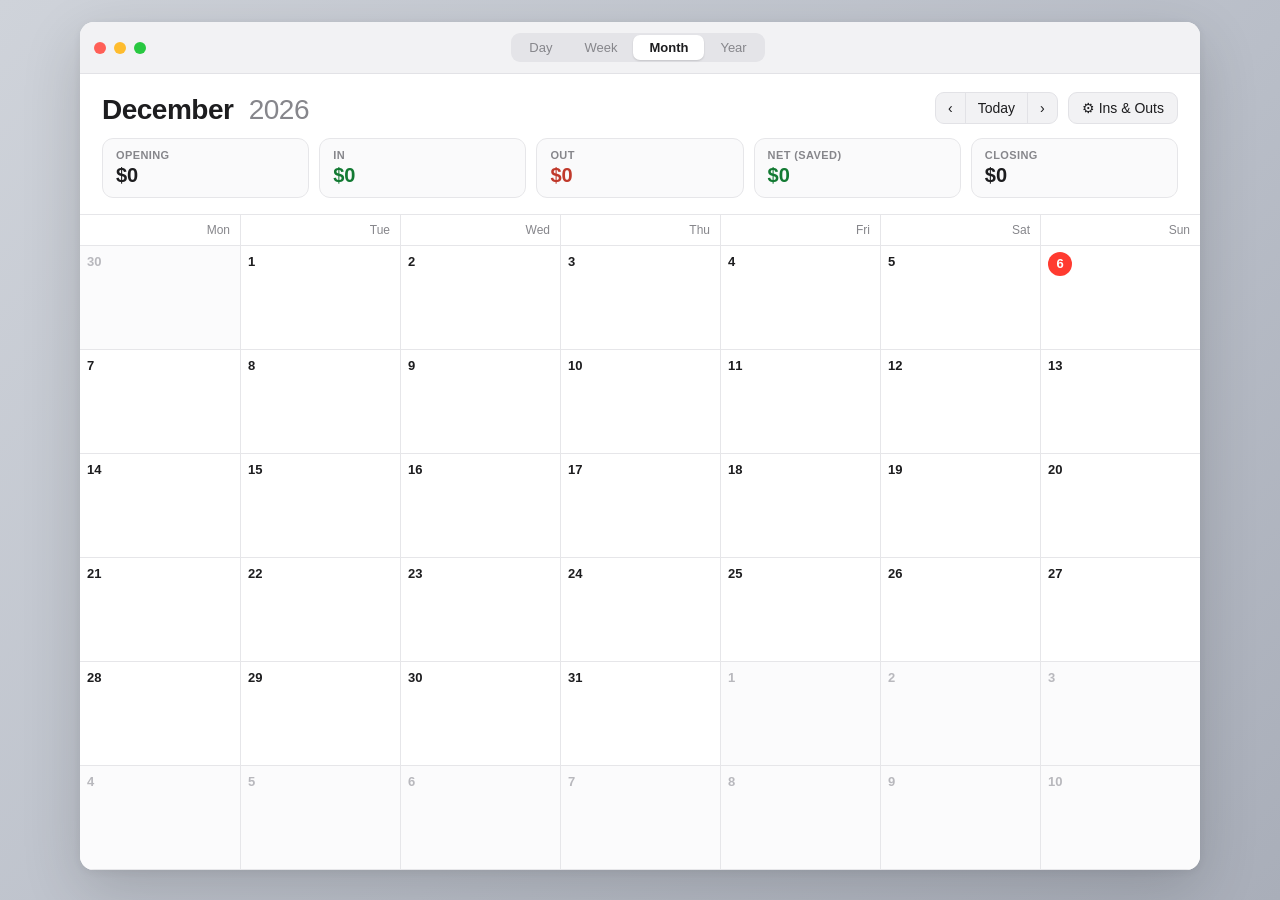
==== index.html @ 910133a1 "Prepare the app for sharing Rename the entry point to index.html so GitHub Pages serves it at the ro" ====
<!DOCTYPE html>
<html lang="en">
<head>
<meta charset="UTF-8" />
<meta name="viewport" content="width=device-width, initial-scale=1, viewport-fit=cover" />
<meta name="apple-mobile-web-app-capable" content="yes" />
<title>In &amp; Out — Calendar</title>
<link rel="stylesheet" href="css/styles.css" />
</head>
<body>
<div class="window" role="application" aria-label="In and Out budget calendar">
  <div class="titlebar">
    <div class="lights" aria-hidden="true"><i class="r"></i><i class="y"></i><i class="g"></i></div>
    <div class="seg" id="seg" role="tablist" aria-label="View">
      <button data-mode="day">Day</button>
      <button data-mode="week">Week</button>
      <button data-mode="month" class="active">Month</button>
      <button data-mode="year">Year</button>
    </div>
    <div class="titlebar-spacer"></div>
  </div>

  <div class="toolbar">
    <div class="month-title" id="title">Month</div>
    <div class="toolbar-right">
      <div class="navgroup">
        <button id="prev" aria-label="Previous">‹</button>
        <button id="today" class="mid">Today</button>
        <button id="next" aria-label="Next">›</button>
      </div>
      <button class="btn" id="settingsBtn">⚙︎ Ins &amp; Outs</button>
    </div>
  </div>

  <div class="summary" id="summary"></div>
  <div class="weekdays" id="weekdays"></div>
  <div id="main"></div>
</div>

<!-- Day modal -->
<div class="scrim" id="dayScrim">
  <div class="sheet" role="dialog" aria-modal="true" aria-labelledby="dayTitle">
    <h2 id="dayTitle">Day</h2>
    <div class="date-sub" id="daySub"></div>
    <div class="sheet-body">
      <div id="entryList"></div>
      <div class="form" id="addForm">
        <label class="field">Tag
          <select id="tagSelect"></select>
        </label>
        <div id="customFields" style="display:none; flex-direction:column; gap:10px">
          <div class="row2">
            <label class="field">Name<input type="text" id="customName" placeholder="e.g. Coffee" /></label>
            <label class="field">Type
              <div class="typetoggle" id="customType">
                <button type="button" class="in" data-t="in">In</button>
                <button type="button" class="out on" data-t="out">Out</button>
              </div>
            </label>
          </div>
        </div>
        <div class="row2">
          <label class="field">Emoji
            <input type="text" id="emojiInput" class="emoji-input" maxlength="4" placeholder="🙂" />
          </label>
          <label class="field" id="amtField" style="flex:2">Amount
            <input type="number" id="amtInput" inputmode="decimal" step="0.01" placeholder="0" />
          </label>
        </div>
        <div class="emoji-quick" id="emojiQuick"></div>
        <div class="checkline" id="saveTagLine" style="display:none">
          <input type="checkbox" id="saveTag" /> <label for="saveTag">Save as a reusable tag</label>
        </div>
        <button class="btn primary" id="addBtn">Add to this day</button>
      </div>
    </div>
    <div class="sheet-foot"><button class="btn" id="dayClose">Done</button></div>
  </div>
</div>

<!-- Settings modal -->
<div class="scrim" id="setScrim">
  <div class="sheet wide" role="dialog" aria-modal="true" aria-labelledby="setTitle">
    <h2 id="setTitle">Your ins &amp; outs</h2>
    <div class="date-sub">Define salary, bills and subscriptions once. Leave Amount blank for variable ones.</div>
    <div class="sheet-body">
      <div class="section-h">Tags</div>
      <div class="tags-table rowgrid" id="tagsTable"></div>
      <button class="btn addrow" id="addTagRow">＋ Add a tag</button>

      <div class="section-h">Repeating items</div>
      <p class="hint">Set an amount, a start date and how often it repeats. It fills the calendar automatically — no need to add it by hand.</p>
      <div class="rec-table" id="recTable"></div>
      <button class="btn addrow" id="addRecRow">＋ Add a repeating item</button>

      <div class="section-h">Starting balance</div>
      <div class="row2">
        <label class="field">Balance at the start<input type="number" id="startBal" step="0.01" /></label>
        <label class="field">Starting month
          <div class="row2"><select id="startMonth"></select><input type="number" id="startYear" step="1" /></div>
        </label>
      </div>

      <div class="section-h">Automatic backup</div>
      <p class="hint" id="backupStatus">Off — your data lives only in this browser.</p>
      <div class="row2">
        <button class="btn" id="backupBtn">Choose backup file</button>
        <button class="btn" id="backupOff" style="display:none">Turn off</button>
      </div>
      <p class="hint">Pick a file inside your OneDrive folder and every change is written to it straight away — so clearing your browser, or swapping computers, doesn't lose anything.</p>

      <div class="section-h">Export &amp; backup</div>
      <div class="row2">
        <button class="btn" id="csvBtn">Export to share (CSV)</button>
        <button class="btn" id="exportBtn">Backup (JSON)</button>
        <button class="btn" id="importBtn">Restore backup</button>
        <input type="file" id="importFile" accept="application/json" style="display:none" />
      </div>
      <p class="hint">CSV opens in Excel or Sheets — good for sharing. Restore backup reads either a JSON backup or the auto-backup file above.</p>
    </div>
    <div class="sheet-foot"><button class="btn" id="setClose">Done</button></div>
  </div>
</div>

<!-- Scripts load in order: data, then helpers, then views, then wiring. -->
<script src="js/config.js"></script>
<script src="js/store.js"></script>
<script src="js/dates.js"></script>
<script src="js/calc.js"></script>
<script src="js/render.js"></script>
<script src="js/day-modal.js"></script>
<script src="js/settings.js"></script>
<script src="js/export.js"></script>
<script src="js/backup.js"></script>
<script src="js/main.js"></script>
</body>
</html>
---- css/styles.css ----
:root{
  --bg:#ffffff; --line:#e6e6e9; --line-strong:#d6d6da;
  --ink:#1d1d1f; --sub:#86868b; --faint:#b8b8bd;
  --chrome:#f2f2f4; --chrome-line:#e2e2e6;
  --in-bg:#e6f5ea; --in-ink:#137a33;
  --out-bg:#fdecea; --out-ink:#c0392b;
  --accent:#0a84ff; --today:#ff3b30;
  --shadow:0 20px 60px rgba(0,0,0,.16), 0 2px 8px rgba(0,0,0,.06);
  --radius:14px;
  --font:-apple-system,BlinkMacSystemFont,"SF Pro Text","SF Pro Display","Segoe UI",Roboto,Helvetica,Arial,sans-serif;
}
*{box-sizing:border-box}
html,body{margin:0}
body{
  font-family:var(--font); color:var(--ink);
  background:linear-gradient(135deg,#cfd3da,#b9bec8 60%,#a9aeb9) fixed;
  min-height:100vh; -webkit-font-smoothing:antialiased;
  padding:22px; display:flex; justify-content:center; align-items:flex-start;
}
@media (max-width:640px){ body{padding:0} }

.window{
  width:100%; max-width:1120px; background:var(--bg);
  border-radius:var(--radius); box-shadow:var(--shadow); overflow:hidden;
  display:flex; flex-direction:column;
}
@media (max-width:640px){ .window{border-radius:0} }

.titlebar{display:flex; align-items:center; gap:14px; padding:11px 14px; background:var(--chrome); border-bottom:1px solid var(--chrome-line)}
.lights{display:flex; gap:8px}
.lights i{width:12px;height:12px;border-radius:50%;display:block}
.lights .r{background:#ff5f57} .lights .y{background:#febc2e} .lights .g{background:#28c840}
.seg{margin:0 auto; display:flex; background:#e4e4e8; border-radius:9px; padding:2px}
.seg button{border:0; background:transparent; font:inherit; font-size:13px; color:var(--sub); padding:5px 16px; border-radius:7px; cursor:pointer}
.seg button.active{background:#fff; color:var(--ink); box-shadow:0 1px 2px rgba(0,0,0,.14); font-weight:600}
.titlebar-spacer{width:56px}

.toolbar{display:flex; align-items:flex-end; gap:16px; padding:18px 22px 14px; flex-wrap:wrap}
.month-title{font-size:28px; font-weight:800; letter-spacing:-.5px; line-height:1.05}
.month-title span{color:var(--sub); font-weight:500; margin-left:8px}
.toolbar-right{margin-left:auto; display:flex; align-items:center; gap:10px}
.navgroup{display:flex; align-items:center; background:var(--chrome); border:1px solid var(--chrome-line); border-radius:9px; overflow:hidden}
.navgroup button{border:0;background:transparent;font:inherit;color:var(--ink);padding:7px 12px;cursor:pointer;font-size:14px}
.navgroup button:hover{background:#e7e7ec}
.navgroup .mid{border-left:1px solid var(--chrome-line);border-right:1px solid var(--chrome-line)}
.btn{border:1px solid var(--chrome-line); background:var(--chrome); color:var(--ink); font:inherit; font-size:14px; padding:7px 13px; border-radius:9px; cursor:pointer; display:inline-flex; gap:7px; align-items:center}
.btn:hover{background:#e7e7ec}
.btn.primary{background:var(--accent); border-color:var(--accent); color:#fff}
.btn.primary:hover{filter:brightness(.96)}

.summary{display:flex; gap:10px; padding:0 22px 16px; flex-wrap:wrap}
.tile{flex:1; min-width:120px; background:#fafafb; border:1px solid var(--line); border-radius:11px; padding:10px 13px}
.tile .lab{font-size:11px; letter-spacing:.4px; text-transform:uppercase; color:var(--sub); font-weight:600}
.tile .val{font-size:20px; font-weight:700; margin-top:3px}
.tile .val.in{color:var(--in-ink)} .tile .val.out{color:var(--out-ink)}
.tile .val.pos{color:var(--in-ink)} .tile .val.neg{color:var(--out-ink)}

.weekdays{display:grid; grid-template-columns:repeat(7,1fr); border-top:1px solid var(--line); background:#fff}
.weekdays div{padding:8px 10px; font-size:12px; color:var(--sub); text-align:right; border-left:1px solid var(--line)}
.weekdays div:first-child{border-left:0}
.weekdays.hidden{display:none}

.grid{display:grid; grid-template-columns:repeat(7,1fr); grid-auto-rows:minmax(104px,auto); border-top:1px solid var(--line)}
.grid.week{grid-auto-rows:minmax(440px,auto)}
.cell{border-left:1px solid var(--line); border-bottom:1px solid var(--line); min-height:104px; padding:6px 7px 8px; cursor:pointer; overflow:hidden; background:#fff; display:flex; flex-direction:column; gap:4px}
.cell:nth-child(7n+1){border-left:0}
.cell:hover{background:#fafafe}
.cell.dim{background:#fbfbfc}
.cell.dim .num{color:var(--faint)}
.cell .num{font-size:13px; color:var(--ink); font-weight:600; align-self:flex-start; line-height:1.6; min-width:22px}
.cell.today .num{background:var(--today); color:#fff; border-radius:50%; width:24px;height:24px; display:flex;align-items:center;justify-content:center; font-weight:700}
.grid.week .cell{overflow:auto}
.pills{display:flex; flex-direction:column; gap:3px; overflow:hidden}
.pill{display:flex; align-items:center; gap:5px; font-size:11.5px; line-height:1.3; padding:2px 7px; border-radius:999px; white-space:nowrap; overflow:hidden}
.pill .lead{flex:none; width:14px; text-align:center}
.pill .lead.dot{width:6px;height:6px;border-radius:50%}
.pill .nm{overflow:hidden; text-overflow:ellipsis}
.pill .rep{opacity:.6; font-size:10px}
.pill .amt{margin-left:auto; font-variant-numeric:tabular-nums; font-weight:600; padding-left:6px}
.pill.in{background:var(--in-bg); color:var(--in-ink)} .pill.in .lead.dot{background:var(--in-ink)}
.pill.out{background:var(--out-bg); color:var(--out-ink)} .pill.out .lead.dot{background:var(--out-ink)}
.more{font-size:11px; color:var(--sub); padding-left:3px}

/* day view */
.dayview{padding:22px; display:flex; flex-direction:column; gap:10px; min-height:300px}
.dayview .big-add{align-self:flex-start}

/* year view */
.yeargrid{display:grid; grid-template-columns:repeat(4,1fr); gap:14px; padding:20px}
@media (max-width:760px){ .yeargrid{grid-template-columns:repeat(2,1fr)} }
.ycard{border:1px solid var(--line); border-radius:12px; padding:14px; cursor:pointer; background:#fff; transition:.12s}
.ycard:hover{border-color:var(--accent); box-shadow:0 4px 14px rgba(0,0,0,.06)}
.ycard h3{margin:0 0 8px; font-size:15px}
.ycard .yr{display:flex; justify-content:space-between; font-size:13px; margin:2px 0}
.ycard .yr .k{color:var(--sub)}
.ycard .yin{color:var(--in-ink); font-weight:600} .ycard .yout{color:var(--out-ink); font-weight:600}
.ycard .ynet{border-top:1px solid var(--line); margin-top:7px; padding-top:7px; font-weight:700}

/* modal */
.scrim{position:fixed; inset:0; background:rgba(0,0,0,.28); display:none; align-items:center; justify-content:center; padding:18px; z-index:50}
.scrim.show{display:flex}
.sheet{background:#fff; border-radius:16px; box-shadow:var(--shadow); width:100%; max-width:440px; max-height:92vh; overflow:auto}
.sheet.wide{max-width:620px}
.sheet h2{margin:0; font-size:18px; padding:18px 20px 4px}
.sheet .date-sub{padding:0 20px 12px; color:var(--sub); font-size:13px; border-bottom:1px solid var(--line)}
.sheet-body{padding:16px 20px}
.entry-row{display:flex; align-items:center; gap:8px; padding:9px 0}
.entry-row + .entry-row{border-top:1px solid var(--line)}
.entry-row .lead{width:20px; text-align:center}
.entry-row .lead.dot{width:8px;height:8px;border-radius:50%}
.entry-row.in .lead.dot{background:var(--in-ink)} .entry-row.out .lead.dot{background:var(--out-ink)}
.entry-row .nm{flex:1}
.entry-row .rep{font-size:11px; color:var(--sub); margin-left:4px}
.entry-row .amt{font-variant-numeric:tabular-nums; font-weight:600}
.entry-row.in .amt{color:var(--in-ink)} .entry-row.out .amt{color:var(--out-ink)}
.del{border:0;background:transparent;color:var(--faint);cursor:pointer;font-size:18px;line-height:1;padding:2px 6px;border-radius:6px}
.del:hover{background:#f3f3f5;color:var(--out-ink)}
.iconbtn{border:0;background:transparent;color:var(--faint);cursor:pointer;font-size:15px;line-height:1;padding:4px 6px;border-radius:6px}
.iconbtn:hover{background:#f3f3f5;color:var(--ink)}
.iconbtn.ok{color:var(--in-ink)}
.iconbtn.ok:hover{background:var(--in-bg)}

/* a row swapped into edit mode */
.entry-row.editing{display:grid; grid-template-columns:56px 1.4fr .8fr .9fr auto auto; gap:6px; align-items:center}
.entry-row.editing .amt-edit{font-variant-numeric:tabular-nums}
.empty{color:var(--sub); font-size:13px; padding:10px 0}
.form{display:flex; flex-direction:column; gap:10px; margin-top:12px; border-top:1px solid var(--line); padding-top:14px}
label.field{display:flex; flex-direction:column; gap:5px; font-size:12px; color:var(--sub)}
select,input[type=text],input[type=number],input[type=date]{font:inherit; font-size:15px; color:var(--ink); padding:9px 11px; border:1px solid var(--line-strong); border-radius:9px; background:#fff; width:100%}
select:focus,input:focus{outline:2px solid var(--accent); outline-offset:1px; border-color:var(--accent)}
.row2{display:flex; gap:10px} .row2 > *{flex:1}
.emoji-input{max-width:64px; text-align:center; font-size:18px}
.emoji-quick{display:flex; flex-wrap:wrap; gap:5px}
.emoji-quick button{border:1px solid var(--line); background:#fff; border-radius:8px; font-size:16px; width:34px; height:34px; cursor:pointer}
.emoji-quick button:hover{background:#f3f3f5}
.typetoggle{display:flex; border:1px solid var(--line-strong); border-radius:9px; overflow:hidden}
.typetoggle button{flex:1; border:0; background:#fff; font:inherit; padding:9px; cursor:pointer; color:var(--sub)}
.typetoggle button.in.on{background:var(--in-bg); color:var(--in-ink); font-weight:600}
.typetoggle button.out.on{background:var(--out-bg); color:var(--out-ink); font-weight:600}
.sheet-foot{display:flex; gap:10px; padding:14px 20px 18px; position:sticky; bottom:0; background:#fff; border-top:1px solid var(--line)}
.sheet-foot .btn{flex:1; justify-content:center}
.checkline{display:flex; align-items:center; gap:8px; font-size:13px; color:var(--sub)}
.checkline input{width:auto}

.rowgrid{display:grid; gap:8px; align-items:center}
.tags-table .tag-row{grid-template-columns:44px 1.3fr .8fr .9fr auto; display:grid; gap:8px; align-items:center}
.rec-table .rec-row{grid-template-columns:44px 1.2fr .7fr .8fr 1fr .9fr .7fr auto; display:grid; gap:6px; align-items:center}
.mini{font-size:13px; padding:7px 8px !important}
.hint{font-size:12px; color:var(--sub); margin:2px 0 0}
.addrow{align-self:flex-start; margin-top:6px}
.section-h{font-size:12px;text-transform:uppercase;letter-spacing:.4px;color:var(--sub);font-weight:600;margin:20px 0 8px}
.colhead{font-size:11px;color:var(--sub)}
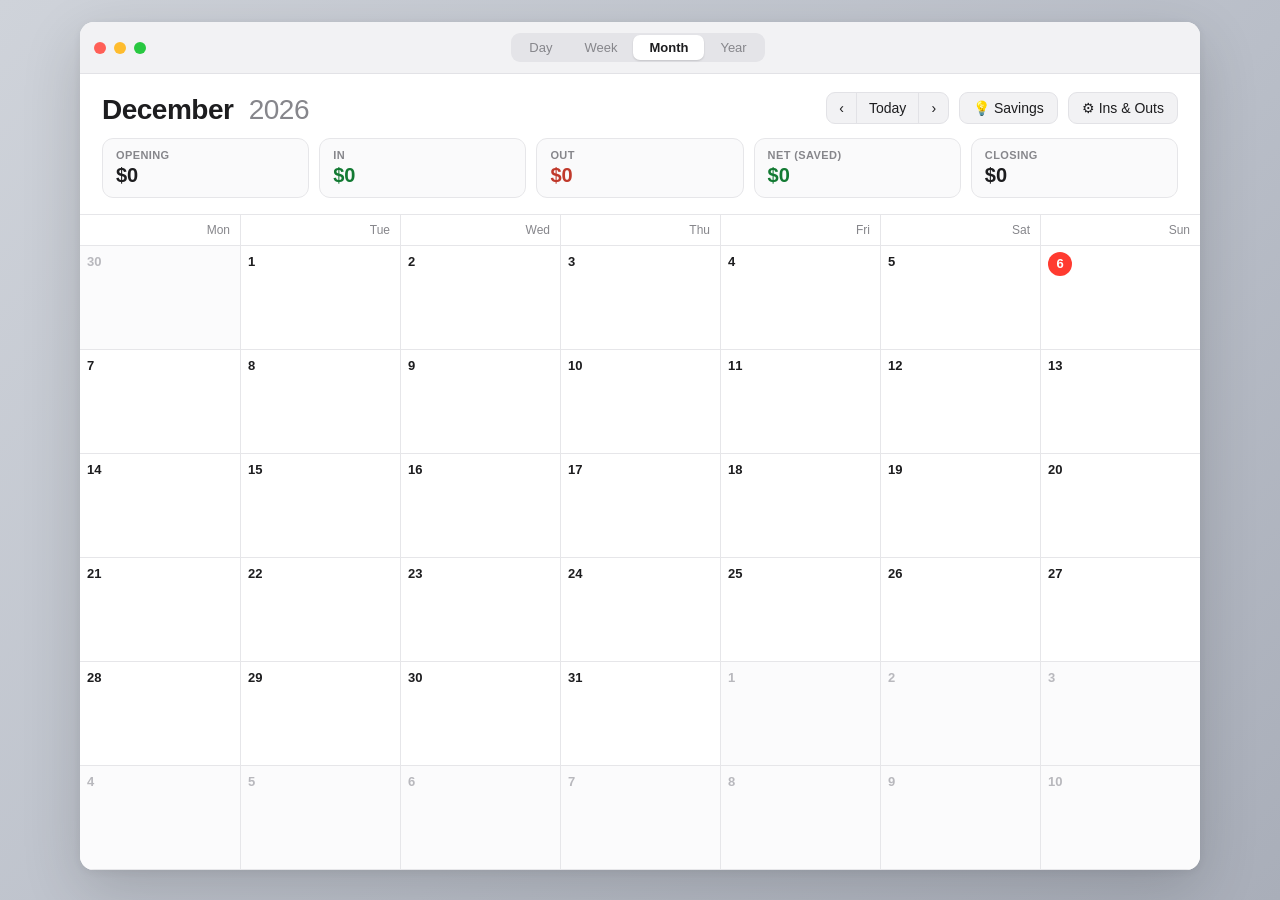
==== commit 3acf66ba: "feat: add savings feature and dev server for local previewing" ====
--- a/index.html
+++ b/index.html
@@ -4,7 +4,7 @@
 <meta charset="UTF-8" />
 <meta name="viewport" content="width=device-width, initial-scale=1, viewport-fit=cover" />
 <meta name="apple-mobile-web-app-capable" content="yes" />
-<title>In &amp; Out — Calendar</title>
+<title>In &amp; Out Calendar</title>
 <link rel="stylesheet" href="css/styles.css" />
 </head>
 <body>
@@ -28,6 +28,7 @@
         <button id="today" class="mid">Today</button>
         <button id="next" aria-label="Next">›</button>
       </div>
+      <button class="btn" id="savingsBtn">💡 Savings</button>
       <button class="btn" id="settingsBtn">⚙︎ Ins &amp; Outs</button>
     </div>
   </div>
@@ -71,6 +72,7 @@
         <div class="checkline" id="saveTagLine" style="display:none">
           <input type="checkbox" id="saveTag" /> <label for="saveTag">Save as a reusable tag</label>
         </div>
+        <div class="row-errors" id="addError" style="display:none"></div>
         <button class="btn primary" id="addBtn">Add to this day</button>
       </div>
     </div>
@@ -82,18 +84,20 @@
 <div class="scrim" id="setScrim">
   <div class="sheet wide" role="dialog" aria-modal="true" aria-labelledby="setTitle">
     <h2 id="setTitle">Your ins &amp; outs</h2>
-    <div class="date-sub">Define salary, bills and subscriptions once. Leave Amount blank for variable ones.</div>
+    <div class="date-sub">Set things up once here, so you don't type them again every week.</div>
     <div class="sheet-body">
-      <div class="section-h">Tags</div>
-      <div class="tags-table rowgrid" id="tagsTable"></div>
-      <button class="btn addrow" id="addTagRow">＋ Add a tag</button>
+      <div class="section-h">Things you add often</div>
+      <p class="hint">Shortcuts you can pick from when adding to a day. Leave the amount blank if it changes each time, like groceries.</p>
+      <div class="tags-table" id="tagsTable"></div>
+      <button class="btn addrow" id="addTagRow">＋ Add one</button>
 
-      <div class="section-h">Repeating items</div>
-      <p class="hint">Set an amount, a start date and how often it repeats. It fills the calendar automatically — no need to add it by hand.</p>
+      <div class="section-h">Things that repeat</div>
+      <p class="hint">Pay, rent, subscriptions. Say when the first one is and how often it comes back, and the calendar fills itself in.</p>
       <div class="rec-table" id="recTable"></div>
       <button class="btn addrow" id="addRecRow">＋ Add a repeating item</button>
 
       <div class="section-h">Starting balance</div>
+      <p class="hint">What you had in the bank when you started, so the running totals mean something.</p>
       <div class="row2">
         <label class="field">Balance at the start<input type="number" id="startBal" step="0.01" /></label>
         <label class="field">Starting month
@@ -101,13 +105,14 @@
         </label>
       </div>
 
-      <div class="section-h">Automatic backup</div>
-      <p class="hint" id="backupStatus">Off — your data lives only in this browser.</p>
+      <div class="section-h">Keeping your budget safe</div>
+      <p class="hint" id="backupStatus">Not on yet. Your budget is only in this browser, so clearing your browsing data would erase it.</p>
       <div class="row2">
-        <button class="btn" id="backupBtn">Choose backup file</button>
+        <button class="btn primary" id="backupBtn">Turn on automatic saving</button>
         <button class="btn" id="backupOff" style="display:none">Turn off</button>
       </div>
-      <p class="hint">Pick a file inside your OneDrive folder and every change is written to it straight away — so clearing your browser, or swapping computers, doesn't lose anything.</p>
+      <p class="hint">Choose a file, somewhere that syncs like OneDrive is ideal, and every change is written to it as you go. If this browser is ever cleared, pick that same file again and your budget comes back.</p>
+      <p class="hint"><strong>Private by design:</strong> nothing is ever sent over the internet. Your figures stay on this device, in your browser and in the file you choose. Nobody else can see them, not even whoever shared this app with you.</p>
 
       <div class="section-h">Export &amp; backup</div>
       <div class="row2">
@@ -116,9 +121,19 @@
         <button class="btn" id="importBtn">Restore backup</button>
         <input type="file" id="importFile" accept="application/json" style="display:none" />
       </div>
-      <p class="hint">CSV opens in Excel or Sheets — good for sharing. Restore backup reads either a JSON backup or the auto-backup file above.</p>
+      <p class="hint">CSV opens in Excel or Sheets, which is good for sharing. Restore backup reads either a JSON backup or the auto-backup file above.</p>
     </div>
     <div class="sheet-foot"><button class="btn" id="setClose">Done</button></div>
+  </div>
+</div>
+
+<!-- Savings modal -->
+<div class="scrim" id="savScrim">
+  <div class="sheet wide" role="dialog" aria-modal="true" aria-labelledby="savTitle">
+    <h2 id="savTitle">Where your money goes</h2>
+    <div class="date-sub" id="savSub"></div>
+    <div class="sheet-body" id="savBody"></div>
+    <div class="sheet-foot"><button class="btn" id="savClose">Done</button></div>
   </div>
 </div>
 
@@ -126,10 +141,12 @@
 <script src="js/config.js"></script>
 <script src="js/store.js"></script>
 <script src="js/dates.js"></script>
+<script src="js/validate.js"></script>
 <script src="js/calc.js"></script>
 <script src="js/render.js"></script>
 <script src="js/day-modal.js"></script>
 <script src="js/settings.js"></script>
+<script src="js/savings.js"></script>
 <script src="js/export.js"></script>
 <script src="js/backup.js"></script>
 <script src="js/main.js"></script>
--- a/css/styles.css
+++ b/css/styles.css
@@ -101,10 +101,11 @@
 .scrim.show{display:flex}
 .sheet{background:#fff; border-radius:16px; box-shadow:var(--shadow); width:100%; max-width:440px; max-height:92vh; overflow:auto}
 .sheet.wide{max-width:620px}
-.sheet h2{margin:0; font-size:18px; padding:18px 20px 4px}
-.sheet .date-sub{padding:0 20px 12px; color:var(--sub); font-size:13px; border-bottom:1px solid var(--line)}
-.sheet-body{padding:16px 20px}
-.entry-row{display:flex; align-items:center; gap:8px; padding:9px 0}
+.sheet h2{margin:0; font-size:19px; padding:22px 24px 5px}
+.sheet .date-sub{padding:0 24px 15px; color:var(--sub); font-size:13px; line-height:1.5; border-bottom:1px solid var(--line)}
+/* generous padding: these sheets are read, not just filled in */
+.sheet-body{padding:20px 24px 24px}
+.entry-row{display:flex; align-items:center; gap:10px; padding:11px 0}
 .entry-row + .entry-row{border-top:1px solid var(--line)}
 .entry-row .lead{width:20px; text-align:center}
 .entry-row .lead.dot{width:8px;height:8px;border-radius:50%}
@@ -137,16 +138,107 @@
 .typetoggle button{flex:1; border:0; background:#fff; font:inherit; padding:9px; cursor:pointer; color:var(--sub)}
 .typetoggle button.in.on{background:var(--in-bg); color:var(--in-ink); font-weight:600}
 .typetoggle button.out.on{background:var(--out-bg); color:var(--out-ink); font-weight:600}
-.sheet-foot{display:flex; gap:10px; padding:14px 20px 18px; position:sticky; bottom:0; background:#fff; border-top:1px solid var(--line)}
+.sheet-foot{display:flex; gap:10px; padding:15px 24px 20px; position:sticky; bottom:0; background:#fff; border-top:1px solid var(--line)}
 .sheet-foot .btn{flex:1; justify-content:center}
 .checkline{display:flex; align-items:center; gap:8px; font-size:13px; color:var(--sub)}
 .checkline input{width:auto}
 
-.rowgrid{display:grid; gap:8px; align-items:center}
-.tags-table .tag-row{grid-template-columns:44px 1.3fr .8fr .9fr auto; display:grid; gap:8px; align-items:center}
-.rec-table .rec-row{grid-template-columns:44px 1.2fr .7fr .8fr 1fr .9fr .7fr auto; display:grid; gap:6px; align-items:center}
+/* tags: a compact table, headers sitting above their own columns */
+.tags-table{display:flex; flex-direction:column; gap:8px}
+.tags-table .tag-row{display:grid; grid-template-columns:52px minmax(0,1.5fr) 92px 110px 28px; gap:8px; align-items:center}
+.tags-table .tag-row.head{gap:8px; padding:0 0 2px}
+.tags-table .tag-row.head .colhead{padding-left:2px}
+
+/* repeating items: too many fields for one line, so each is a labelled card */
+.rec-table{display:flex; flex-direction:column; gap:10px}
+.rec-card{border:1px solid var(--line); border-radius:11px; padding:11px 12px 9px; background:#fafafb; display:flex; flex-direction:column; gap:8px}
+.rec-line{display:flex; gap:8px; align-items:flex-end}
+.rec-line .grow{flex:1; min-width:0}
+.minifield{display:flex; flex-direction:column; gap:4px; font-size:11px; color:var(--sub); min-width:0}
+.minifield.emoji-col{width:52px; flex:none}
+.rec-del{align-self:flex-end; margin-bottom:3px}
+.rec-summary{margin:2px 0 0; font-size:12px; color:var(--sub); font-variant-numeric:tabular-nums}
+/* On a phone five columns squeeze the name to nothing, so each tag becomes a
+   two-line card instead: emoji and name on top, in/out and amount beneath. */
+@media (max-width:560px){
+  .rec-line{flex-wrap:wrap}
+  .tags-table .tag-row.head{display:none}
+  .tags-table .tag-row{
+    grid-template-columns:46px minmax(0,1fr) minmax(0,1fr) 28px;
+    grid-template-areas:"emoji name name del" "type type amount amount";
+    gap:6px; padding:8px; background:#fafafb;
+    border:1px solid var(--line); border-radius:10px;
+  }
+  .tags-table .tag-row [data-f="emoji"]{grid-area:emoji}
+  .tags-table .tag-row [data-f="name"]{grid-area:name}
+  .tags-table .tag-row [data-f="del"]{grid-area:del}
+  .tags-table .tag-row [data-f="type"]{grid-area:type}
+  .tags-table .tag-row [data-f="amount"]{grid-area:amount}
+}
+
+/* problems: red text that says what to do, sitting under the row it belongs to */
+.row-errors{display:flex; flex-direction:column; gap:4px; padding:7px 11px 8px; margin-top:6px;
+  background:var(--out-bg); border:1px solid #f3c8c2; border-left:3px solid var(--out-ink); border-radius:9px}
+.row-errors:empty{display:none}
+.err{margin:0; font-size:12.5px; line-height:1.45; color:var(--out-ink)}
+.err::before{content:"! "; font-weight:700}
+input.invalid, select.invalid{border-color:var(--out-ink) !important; background:#fffafa}
+input.invalid:focus, select.invalid:focus{outline-color:var(--out-ink)}
+.row-wrap{display:flex; flex-direction:column}
+.rec-card.has-error, .row-wrap.has-error{scroll-margin:80px}
+.rec-card.has-error{border-color:#f3c8c2}
+.flash{animation:flash .9s ease}
+@keyframes flash{ 0%,100%{background:transparent} 30%{background:#fdecea} }
+.edit-wrap{display:flex; flex-direction:column; padding:4px 0}
+
 .mini{font-size:13px; padding:7px 8px !important}
-.hint{font-size:12px; color:var(--sub); margin:2px 0 0}
-.addrow{align-self:flex-start; margin-top:6px}
-.section-h{font-size:12px;text-transform:uppercase;letter-spacing:.4px;color:var(--sub);font-weight:600;margin:20px 0 8px}
+.hint{font-size:12.5px; line-height:1.55; color:var(--sub); margin:3px 0 10px}
+.empty-note{font-size:13px; color:var(--sub); margin:0; padding:12px 13px; background:#fafafb; border:1px dashed var(--line-strong); border-radius:10px}
+.addrow{align-self:flex-start; margin-top:10px}
+.section-h{font-size:12px;text-transform:uppercase;letter-spacing:.4px;color:var(--sub);font-weight:600;margin:22px 0 8px}
 .colhead{font-size:11px;color:var(--sub)}
+
+/* savings sheet */
+.sav-lead{font-size:14px; line-height:1.55; color:var(--ink); margin:0}
+.sav-lead strong{font-variant-numeric:tabular-nums}
+.spend-list{display:flex; flex-direction:column; gap:10px}
+.spend-row{display:grid; grid-template-columns:22px minmax(0,1fr) auto 82px; grid-template-areas:"lead nm amt chip" "bar bar bar chip"; gap:3px 9px; align-items:center}
+.spend-row .sp-lead{grid-area:lead; text-align:center; font-size:15px}
+.spend-row .sp-dot{display:inline-block; width:8px;height:8px;border-radius:50%; background:var(--out-ink)}
+.spend-row .sp-nm{grid-area:nm; overflow:hidden; text-overflow:ellipsis; white-space:nowrap; font-size:14px}
+.sp-once{font-size:10px; font-weight:600; text-transform:uppercase; letter-spacing:.3px; color:var(--sub); background:#eee; border-radius:5px; padding:1px 5px; margin-left:2px; vertical-align:1px}
+.oneoff-note{margin-top:12px; padding:10px 12px; background:#fafafb; border:1px dashed var(--line-strong); border-radius:10px}
+.oneoff-note strong{font-variant-numeric:tabular-nums; color:var(--ink)}
+.spend-row .sp-amt{grid-area:amt; font-variant-numeric:tabular-nums; font-weight:700; font-size:14px}
+.spend-row .sp-meta{grid-area:bar; display:flex; align-items:center; gap:9px}
+.spend-row .sp-bar{flex:1; height:6px; background:#f0f0f2; border-radius:999px; overflow:hidden}
+.spend-row .sp-bar i{display:block; height:100%; border-radius:999px}
+.spend-row .sp-count{font-size:11px; color:var(--sub); white-space:nowrap; font-variant-numeric:tabular-nums; flex:none}
+.spend-row.cut .sp-bar i{background:var(--out-ink)}
+.spend-row.ess .sp-bar i{background:var(--faint)}
+.spend-row.ess .sp-nm, .spend-row.ess .sp-amt{color:var(--sub)}
+.sp-chip{grid-area:chip; justify-self:end; align-self:center; border:1px solid var(--line-strong); background:#fff; font:inherit; font-size:11.5px; font-weight:600; padding:5px 9px; border-radius:999px; cursor:pointer; white-space:nowrap; width:78px; text-align:center}
+.sp-chip.is-cut{background:var(--out-bg); color:var(--out-ink); border-color:#f3c8c2}
+.sp-chip.is-ess{background:var(--in-bg); color:var(--in-ink); border-color:#c2e6cc}
+.sp-chip:hover{filter:brightness(.97)}
+
+.idea-list{display:flex; flex-direction:column; gap:8px}
+.idea{display:flex; gap:10px; align-items:flex-start; padding:11px 12px; background:#fafafb; border:1px solid var(--line); border-radius:11px}
+.idea-emoji{font-size:17px; line-height:1.4; flex:none}
+.idea-text{font-size:13px; line-height:1.5; color:var(--ink)}
+.idea-text strong{font-variant-numeric:tabular-nums}
+
+.sav-max{background:#fafafb; border:1px solid var(--line); border-radius:12px; padding:14px 15px}
+.sav-slider-line{display:flex; justify-content:space-between; align-items:baseline; font-size:13px; color:var(--sub)}
+.sav-slider-line output{font-size:17px; font-weight:800; color:var(--ink); font-variant-numeric:tabular-nums}
+.sav-max input[type=range]{width:100%; margin:10px 0 4px; accent-color:var(--accent); cursor:pointer}
+.sav-figs{display:flex; gap:10px; margin-top:10px}
+.sav-fig{flex:1; background:#fff; border:1px solid var(--line); border-radius:10px; padding:9px 12px}
+.sav-fig .lab{font-size:11px; letter-spacing:.3px; text-transform:uppercase; color:var(--sub); font-weight:600}
+.sav-fig .val{font-size:19px; font-weight:700; margin-top:2px; font-variant-numeric:tabular-nums}
+.sav-fig .val.pos{color:var(--in-ink)}
+
+@media (max-width:560px){
+  .spend-row{grid-template-columns:20px minmax(0,1fr) auto 70px}
+  .sp-chip{width:66px; padding:5px 6px}
+}
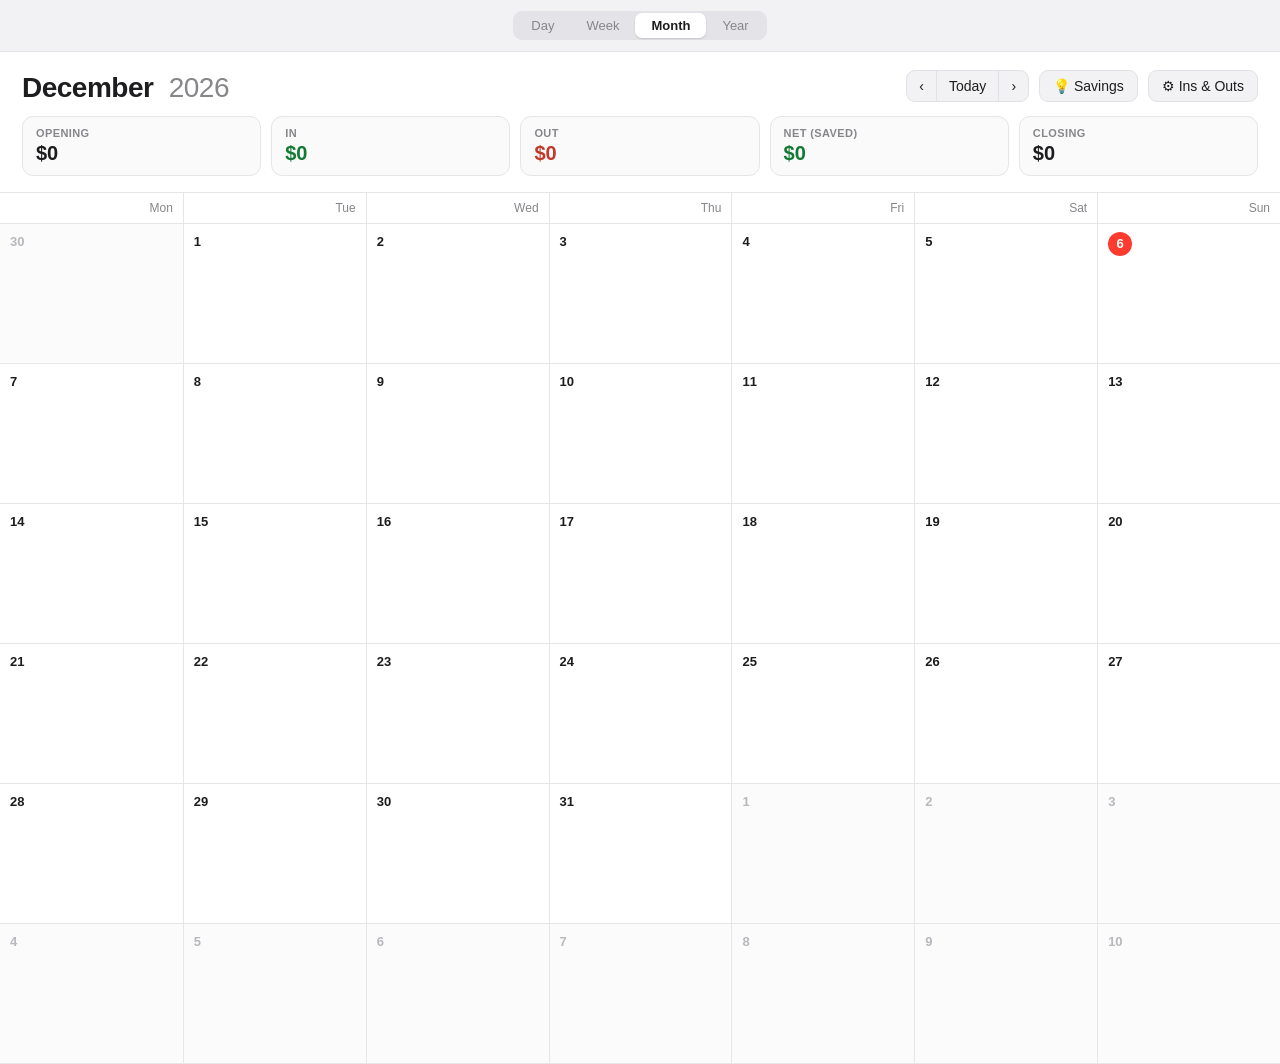
==== commit 1d1f2a2e: "feat: implement drag-and-drop functionality for reordering tags in the settings" ====
--- a/index.html
+++ b/index.html
@@ -10,14 +10,12 @@
 <body>
 <div class="window" role="application" aria-label="In and Out budget calendar">
   <div class="titlebar">
-    <div class="lights" aria-hidden="true"><i class="r"></i><i class="y"></i><i class="g"></i></div>
     <div class="seg" id="seg" role="tablist" aria-label="View">
       <button data-mode="day">Day</button>
       <button data-mode="week">Week</button>
       <button data-mode="month" class="active">Month</button>
       <button data-mode="year">Year</button>
     </div>
-    <div class="titlebar-spacer"></div>
   </div>
 
   <div class="toolbar">
--- a/css/styles.css
+++ b/css/styles.css
@@ -12,28 +12,20 @@
 *{box-sizing:border-box}
 html,body{margin:0}
 body{
-  font-family:var(--font); color:var(--ink);
-  background:linear-gradient(135deg,#cfd3da,#b9bec8 60%,#a9aeb9) fixed;
+  font-family:var(--font); color:var(--ink); background:var(--bg);
   min-height:100vh; -webkit-font-smoothing:antialiased;
-  padding:22px; display:flex; justify-content:center; align-items:flex-start;
-}
-@media (max-width:640px){ body{padding:0} }
-
+}
+
+/* Full-bleed: the calendar owns the whole window rather than sitting in a card. */
 .window{
-  width:100%; max-width:1120px; background:var(--bg);
-  border-radius:var(--radius); box-shadow:var(--shadow); overflow:hidden;
+  width:100%; min-height:100vh; background:var(--bg); overflow:hidden;
   display:flex; flex-direction:column;
 }
-@media (max-width:640px){ .window{border-radius:0} }
 
 .titlebar{display:flex; align-items:center; gap:14px; padding:11px 14px; background:var(--chrome); border-bottom:1px solid var(--chrome-line)}
-.lights{display:flex; gap:8px}
-.lights i{width:12px;height:12px;border-radius:50%;display:block}
-.lights .r{background:#ff5f57} .lights .y{background:#febc2e} .lights .g{background:#28c840}
 .seg{margin:0 auto; display:flex; background:#e4e4e8; border-radius:9px; padding:2px}
 .seg button{border:0; background:transparent; font:inherit; font-size:13px; color:var(--sub); padding:5px 16px; border-radius:7px; cursor:pointer}
 .seg button.active{background:#fff; color:var(--ink); box-shadow:0 1px 2px rgba(0,0,0,.14); font-weight:600}
-.titlebar-spacer{width:56px}
 
 .toolbar{display:flex; align-items:flex-end; gap:16px; padding:18px 22px 14px; flex-wrap:wrap}
 .month-title{font-size:28px; font-weight:800; letter-spacing:-.5px; line-height:1.05}
@@ -60,9 +52,12 @@
 .weekdays div:first-child{border-left:0}
 .weekdays.hidden{display:none}
 
-.grid{display:grid; grid-template-columns:repeat(7,1fr); grid-auto-rows:minmax(104px,auto); border-top:1px solid var(--line)}
-.grid.week{grid-auto-rows:minmax(440px,auto)}
-.cell{border-left:1px solid var(--line); border-bottom:1px solid var(--line); min-height:104px; padding:6px 7px 8px; cursor:pointer; overflow:hidden; background:#fff; display:flex; flex-direction:column; gap:4px}
+/* The calendar area takes whatever height is left under the toolbar, so the
+   month grid stretches to fill the screen instead of leaving it half empty. */
+#main{flex:1 1 auto; display:flex; flex-direction:column}
+.grid{flex:1 1 auto; display:grid; grid-template-columns:repeat(7,1fr); grid-auto-rows:minmax(140px,1fr); border-top:1px solid var(--line)}
+.grid.week{grid-auto-rows:minmax(440px,1fr)}
+.cell{border-left:1px solid var(--line); border-bottom:1px solid var(--line); min-height:140px; padding:8px 10px 10px; cursor:pointer; overflow:hidden; background:#fff; display:flex; flex-direction:column; gap:5px}
 .cell:nth-child(7n+1){border-left:0}
 .cell:hover{background:#fafafe}
 .cell.dim{background:#fbfbfc}
@@ -145,9 +140,13 @@
 
 /* tags: a compact table, headers sitting above their own columns */
 .tags-table{display:flex; flex-direction:column; gap:8px}
-.tags-table .tag-row{display:grid; grid-template-columns:52px minmax(0,1.5fr) 92px 110px 28px; gap:8px; align-items:center}
+.tags-table .tag-row{display:grid; grid-template-columns:22px 52px minmax(0,1.5fr) 92px 110px 28px; gap:8px; align-items:center}
 .tags-table .tag-row.head{gap:8px; padding:0 0 2px}
 .tags-table .tag-row.head .colhead{padding-left:2px}
+.tags-table .grip{border:0; background:transparent; color:var(--faint); cursor:grab; font-size:15px; line-height:1; padding:2px 0; text-align:center}
+.tags-table .grip:hover{color:var(--sub)}
+.tags-table .grip:active{cursor:grabbing}
+.tags-table .row-wrap.dragging{opacity:.45}
 
 /* repeating items: too many fields for one line, so each is a labelled card */
 .rec-table{display:flex; flex-direction:column; gap:10px}
@@ -163,6 +162,7 @@
 @media (max-width:560px){
   .rec-line{flex-wrap:wrap}
   .tags-table .tag-row.head{display:none}
+  .tags-table .grip{display:none}
   .tags-table .tag-row{
     grid-template-columns:46px minmax(0,1fr) minmax(0,1fr) 28px;
     grid-template-areas:"emoji name name del" "type type amount amount";
